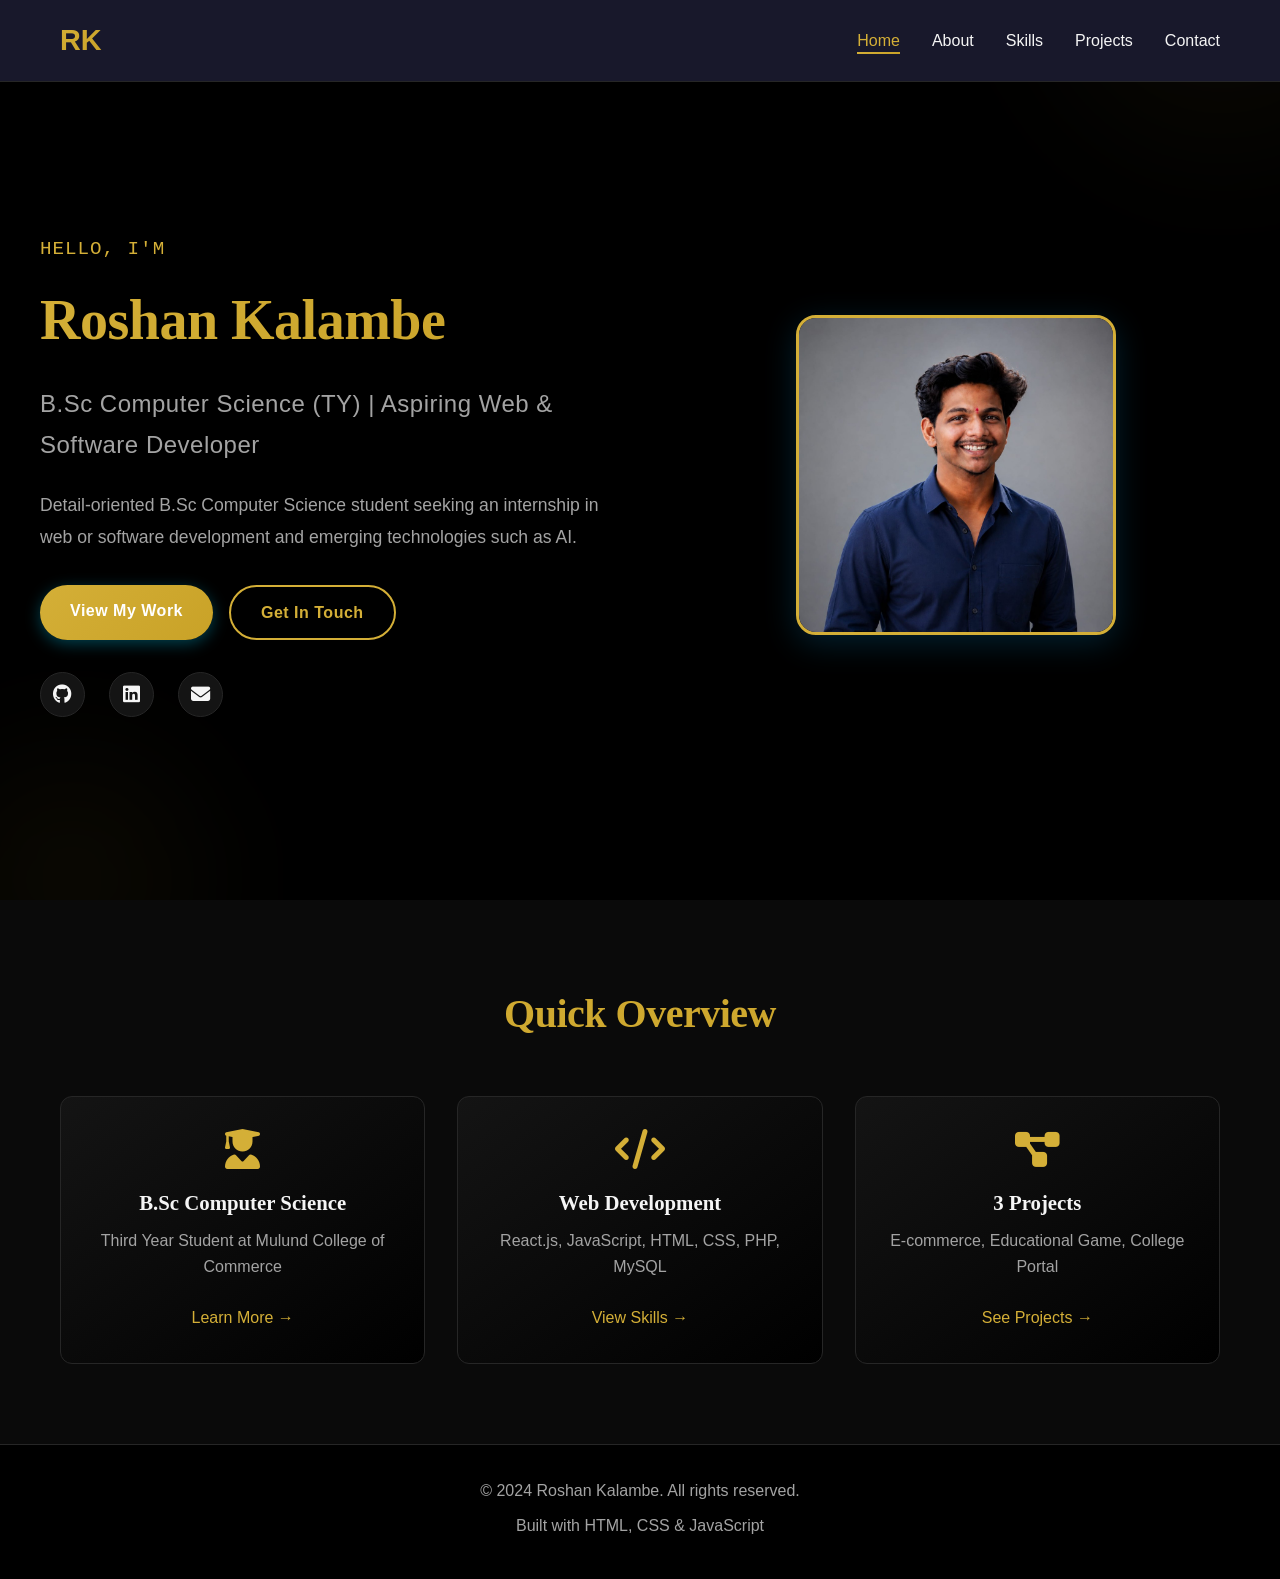
==== index.html @ 6da4b5b2 "Initial commit: Professional portfolio website - Multi-page portfolio with Home, About, Skills, Proj" ====
<!DOCTYPE html>
<html lang="en">
<head>
    <meta charset="UTF-8">
    <meta name="viewport" content="width=device-width, initial-scale=1.0">
    <title>Roshan Kalambe | Web & Software Developer</title>
    <link rel="stylesheet" href="styles.css">
    <link rel="stylesheet" href="https://cdnjs.cloudflare.com/ajax/libs/font-awesome/6.4.0/css/all.min.css">
</head>
<body>
    <!-- Navigation -->
    <nav class="navbar">
        <div class="nav-container">
            <div class="nav-logo">RK</div>
            <ul class="nav-menu">
                <li><a href="index.html" class="nav-link active">Home</a></li>
                <li><a href="about.html" class="nav-link">About</a></li>
                <li><a href="skills.html" class="nav-link">Skills</a></li>
                <li><a href="projects.html" class="nav-link">Projects</a></li>
                <li><a href="contact.html" class="nav-link">Contact</a></li>
            </ul>
            <div class="hamburger">
                <span></span>
                <span></span>
                <span></span>
            </div>
        </div>
    </nav>

    <!-- Hero Section -->
    <section id="home" class="hero">
        <div class="hero-container">
            <div class="hero-content">
                <div class="hero-text">
                    <p class="hero-greeting">Hello, I'm</p>
                    <h1 class="hero-name">Roshan Kalambe</h1>
                    <h2 class="hero-title">B.Sc Computer Science (TY) | Aspiring Web & Software Developer</h2>
                    <p class="hero-description">
                        Detail-oriented B.Sc Computer Science student seeking an internship in web or software development and emerging technologies such as AI.
                    </p>
                    <div class="hero-buttons">
                        <a href="projects.html" class="btn btn-primary">View My Work</a>
                        <a href="contact.html" class="btn btn-secondary">Get In Touch</a>
                    </div>
                    <div class="hero-social">
                        <a href="https://github.com/RoshanKalambe" target="_blank" class="social-link">
                            <i class="fab fa-github"></i>
                        </a>
                        <a href="https://www.linkedin.com/in/roshan-kalambe-1b7109392?utm_source=share_via&utm_content=profile&utm_medium=member_android" target="_blank" class="social-link">
                            <i class="fab fa-linkedin"></i>
                        </a>
                        <a href="mailto:rshnklmb@gmail.com" class="social-link">
                            <i class="fas fa-envelope"></i>
                        </a>
                    </div>
                </div>
                <div class="hero-image">
                    <div class="image-frame">
                        <img src="profile.jpg" alt="Roshan Kalambe">
                    </div>
                </div>
            </div>
        </div>
    </section>

    <!-- Quick Overview Section -->
    <section class="quick-overview">
        <div class="container">
            <h2 class="section-title">Quick Overview</h2>
            <div class="overview-grid">
                <div class="overview-card">
                    <i class="fas fa-user-graduate"></i>
                    <h3>B.Sc Computer Science</h3>
                    <p>Third Year Student at Mulund College of Commerce</p>
                    <a href="about.html" class="overview-link">Learn More →</a>
                </div>
                <div class="overview-card">
                    <i class="fas fa-code"></i>
                    <h3>Web Development</h3>
                    <p>React.js, JavaScript, HTML, CSS, PHP, MySQL</p>
                    <a href="skills.html" class="overview-link">View Skills →</a>
                </div>
                <div class="overview-card">
                    <i class="fas fa-project-diagram"></i>
                    <h3>3 Projects</h3>
                    <p>E-commerce, Educational Game, College Portal</p>
                    <a href="projects.html" class="overview-link">See Projects →</a>
                </div>
            </div>
        </div>
    </section>

    <!-- Footer -->
    <footer class="footer">
        <div class="container">
            <p>&copy; 2024 Roshan Kalambe. All rights reserved.</p>
            <p>Built with HTML, CSS & JavaScript</p>
        </div>
    </footer>

    <script src="script.js"></script>
</body>
</html>
---- styles.css ----
/* Reset and Base Styles */
* {
    margin: 0;
    padding: 0;
    box-sizing: border-box;
}

:root {
    --primary-color: #d4af37;
    --secondary-color: #c9a227;
    --accent-color: #f59e0b;
    --bg-dark: #0a0a0a;
    --bg-darker: #000000;
    --bg-card: #141414;
    --text-primary: #f5f5f5;
    --text-secondary: #a3a3a3;
    --border-color: #262626;
    --gradient-primary: linear-gradient(135deg, #d4af37 0%, #c9a227 100%);
    --gradient-secondary: linear-gradient(135deg, #c9a227 0%, #f59e0b 100%);
    --highlight: #d4af37;
}

html {
    scroll-behavior: smooth;
}

@import url('https://fonts.googleapis.com/css2?family=Playfair+Display:wght@400;600;700&family=Source+Sans+Pro:wght@300;400;600;700&family=Fira+Code:wght@400;500&display=swap');

body {
    font-family: 'Source Sans Pro', -apple-system, BlinkMacSystemFont, 'Segoe UI', sans-serif;
    background-color: var(--bg-dark);
    color: var(--text-primary);
    line-height: 1.7;
    overflow-x: hidden;
    font-weight: 400;
}

.container {
    max-width: 1200px;
    margin: 0 auto;
    padding: 0 20px;
}

/* Navigation */
.navbar {
    position: fixed;
    top: 0;
    width: 100%;
    background: rgba(15, 23, 42, 0.95);
    backdrop-filter: blur(10px);
    z-index: 1000;
    border-bottom: 1px solid var(--border-color);
}

.nav-container {
    max-width: 1200px;
    margin: 0 auto;
    padding: 1rem 20px;
    display: flex;
    justify-content: space-between;
    align-items: center;
}

.nav-logo {
    font-size: 1.8rem;
    font-weight: bold;
    background: var(--gradient-primary);
    -webkit-background-clip: text;
    -webkit-text-fill-color: transparent;
    background-clip: text;
}

.nav-logo a {
    text-decoration: none;
}

.nav-menu {
    display: flex;
    list-style: none;
    gap: 2rem;
}

.nav-link {
    color: var(--text-primary);
    text-decoration: none;
    font-weight: 500;
    transition: color 0.3s ease;
    position: relative;
}

.nav-link::after {
    content: '';
    position: absolute;
    bottom: -5px;
    left: 0;
    width: 0;
    height: 2px;
    background: var(--gradient-primary);
    transition: width 0.3s ease;
}

.nav-link:hover::after {
    width: 100%;
}

.nav-link:hover {
    color: var(--primary-color);
}

.hamburger {
    display: none;
    flex-direction: column;
    cursor: pointer;
    gap: 5px;
}

.hamburger span {
    width: 25px;
    height: 3px;
    background: var(--text-primary);
    transition: 0.3s;
}

/* Hero Section */
.hero {
    min-height: 100vh;
    display: flex;
    align-items: center;
    padding: 100px 20px 50px;
    background: var(--bg-darker);
    position: relative;
    overflow: hidden;
}

.hero::before {
    content: '';
    position: absolute;
    top: -30%;
    right: -15%;
    width: 500px;
    height: 500px;
    background: radial-gradient(circle, rgba(212, 175, 55, 0.06) 0%, transparent 70%);
    border-radius: 50%;
    filter: blur(40px);
}

.hero::after {
    content: '';
    position: absolute;
    bottom: -20%;
    left: -10%;
    width: 400px;
    height: 400px;
    background: radial-gradient(circle, rgba(201, 162, 39, 0.06) 0%, transparent 70%);
    border-radius: 50%;
    filter: blur(40px);
}

.hero-container {
    max-width: 1200px;
    margin: 0 auto;
    width: 100%;
}

.hero-content {
    display: grid;
    grid-template-columns: 1fr 1fr;
    gap: 4rem;
    align-items: center;
}

.hero-text {
    z-index: 1;
}

.hero-greeting {
    font-size: 1.2rem;
    color: var(--primary-color);
    margin-bottom: 0.5rem;
    opacity: 0;
    animation: fadeInUp 0.8s ease forwards;
    font-family: 'Fira Code', monospace;
    letter-spacing: 1px;
    text-transform: uppercase;
}

.hero-name {
    font-size: 3.5rem;
    font-weight: 700;
    margin-bottom: 1rem;
    background: var(--gradient-primary);
    -webkit-background-clip: text;
    -webkit-text-fill-color: transparent;
    background-clip: text;
    opacity: 0;
    animation: fadeInUp 0.8s ease 0.2s forwards;
    font-family: 'Playfair Display', serif;
    letter-spacing: -0.5px;
}

.hero-title {
    font-size: 1.5rem;
    color: var(--text-secondary);
    margin-bottom: 1.5rem;
    opacity: 0;
    animation: fadeInUp 0.8s ease 0.4s forwards;
    font-weight: 300;
    letter-spacing: 0.5px;
}

.hero-description {
    font-size: 1.1rem;
    color: var(--text-secondary);
    margin-bottom: 2rem;
    line-height: 1.8;
    opacity: 0;
    animation: fadeInUp 0.8s ease 0.6s forwards;
}

.hero-buttons {
    display: flex;
    gap: 1rem;
    margin-bottom: 2rem;
    opacity: 0;
    animation: fadeInUp 0.8s ease 0.8s forwards;
}

.btn {
    padding: 12px 30px;
    border-radius: 50px;
    text-decoration: none;
    font-weight: 600;
    transition: all 0.3s ease;
    display: inline-block;
    cursor: pointer;
    border: none;
    font-size: 1rem;
    font-family: 'Source Sans Pro', sans-serif;
    letter-spacing: 0.5px;
}

.btn-primary {
    background: var(--gradient-primary);
    color: white;
    box-shadow: 0 4px 15px rgba(0, 212, 255, 0.3);
}

.btn-primary:hover {
    transform: translateY(-2px);
    box-shadow: 0 6px 20px rgba(0, 212, 255, 0.4);
}

.btn-secondary {
    background: transparent;
    color: var(--primary-color);
    border: 2px solid var(--primary-color);
}

.btn-secondary:hover {
    background: var(--primary-color);
    color: var(--bg-darker);
    transform: translateY(-2px);
}

.hero-social {
    display: flex;
    gap: 1.5rem;
    opacity: 0;
    animation: fadeInUp 0.8s ease 1s forwards;
}

.social-link {
    width: 45px;
    height: 45px;
    border-radius: 50%;
    background: var(--bg-card);
    display: flex;
    align-items: center;
    justify-content: center;
    color: var(--text-primary);
    text-decoration: none;
    font-size: 1.2rem;
    transition: all 0.3s ease;
    border: 1px solid var(--border-color);
}

.social-link:hover {
    background: var(--gradient-primary);
    color: white;
    transform: translateY(-3px);
    border-color: transparent;
}

.hero-image {
    display: flex;
    justify-content: center;
    align-items: center;
    z-index: 1;
    opacity: 0;
    animation: fadeInRight 1s ease 0.5s forwards;
}

.image-frame {
    position: relative;
    width: 320px;
    height: 320px;
    border-radius: 20px;
    overflow: hidden;
    border: 3px solid var(--primary-color);
    box-shadow: 0 8px 32px rgba(14, 165, 233, 0.2);
    background: linear-gradient(135deg, var(--bg-card) 0%, var(--bg-darker) 100%);
}

.image-frame img {
    width: 100%;
    height: 100%;
    object-fit: cover;
}

/* Section Styles */
section {
    padding: 80px 20px;
}

/* Page Header */
.page-header {
    background: var(--bg-darker);
    padding: 120px 20px 60px;
    text-align: center;
    border-bottom: 1px solid var(--border-color);
}

.page-title {
    font-size: 3rem;
    background: var(--gradient-primary);
    -webkit-background-clip: text;
    -webkit-text-fill-color: transparent;
    background-clip: text;
    margin-bottom: 0.5rem;
    font-family: 'Playfair Display', serif;
    font-weight: 600;
    letter-spacing: -0.5px;
}

.page-subtitle {
    color: var(--text-secondary);
    font-size: 1.2rem;
}

/* Quick Overview Section */
.quick-overview {
    background: var(--bg-dark);
    padding: 80px 20px;
}

.overview-grid {
    display: grid;
    grid-template-columns: repeat(auto-fit, minmax(280px, 1fr));
    gap: 2rem;
    margin-top: 2rem;
}

.overview-card {
    background: linear-gradient(145deg, var(--bg-card) 0%, var(--bg-darker) 100%);
    padding: 2rem;
    border-radius: 12px;
    border: 1px solid var(--border-color);
    text-align: center;
    transition: all 0.3s ease;
}

.overview-card:hover {
    transform: translateY(-5px);
    border-color: var(--primary-color);
    box-shadow: 0 8px 25px rgba(14, 165, 233, 0.15);
}

.overview-card i {
    font-size: 2.5rem;
    color: var(--primary-color);
    margin-bottom: 1rem;
}

.overview-card h3 {
    font-size: 1.3rem;
    margin-bottom: 0.5rem;
    color: var(--text-primary);
    font-family: 'Playfair Display', serif;
    font-weight: 600;
}

.overview-card p {
    color: var(--text-secondary);
    margin-bottom: 1.5rem;
    line-height: 1.6;
}

.overview-link {
    color: var(--primary-color);
    text-decoration: none;
    font-weight: 500;
    transition: color 0.3s ease;
}

.overview-link:hover {
    color: var(--accent-color);
}

.section-title {
    font-size: 2.5rem;
    text-align: center;
    margin-bottom: 3rem;
    background: var(--gradient-primary);
    -webkit-background-clip: text;
    -webkit-text-fill-color: transparent;
    background-clip: text;
    font-family: 'Playfair Display', serif;
    font-weight: 600;
    letter-spacing: -0.5px;
}

/* About Section */
.about {
    background: var(--bg-dark);
}

.about-content {
    display: grid;
    grid-template-columns: 1fr 1fr;
    gap: 3rem;
}

.about-text h3 {
    font-size: 1.5rem;
    margin-bottom: 1rem;
    color: var(--primary-color);
    font-family: 'Playfair Display', serif;
    font-weight: 600;
}

.about-text p {
    color: var(--text-secondary);
    margin-bottom: 1.5rem;
    line-height: 1.8;
}

.strengths-list {
    list-style: none;
    margin-bottom: 1.5rem;
}

.strengths-list li {
    color: var(--text-secondary);
    margin-bottom: 0.8rem;
    display: flex;
    align-items: center;
    gap: 0.5rem;
}

.strengths-list i {
    color: var(--primary-color);
}

.languages {
    display: flex;
    gap: 0.8rem;
    flex-wrap: wrap;
}

.language-tag {
    background: var(--bg-card);
    color: var(--text-primary);
    padding: 8px 16px;
    border-radius: 20px;
    font-size: 0.9rem;
    border: 1px solid var(--border-color);
    font-family: 'Fira Code', monospace;
    letter-spacing: 0.3px;
}

.education-card {
    background: var(--bg-card);
    padding: 2rem;
    border-radius: 15px;
    border: 1px solid var(--border-color);
}

.education-card h3 {
    font-size: 1.5rem;
    margin-bottom: 1.5rem;
    color: var(--primary-color);
    font-family: 'Playfair Display', serif;
    font-weight: 600;
}

.education-item {
    padding: 1.5rem 0;
    border-bottom: 1px solid var(--border-color);
}

.education-item:last-child {
    border-bottom: none;
}

.education-degree {
    font-size: 1.1rem;
    font-weight: 600;
    color: var(--text-primary);
    margin-bottom: 0.3rem;
    font-family: 'Playfair Display', serif;
}

.education-school {
    color: var(--text-secondary);
    margin-bottom: 0.3rem;
}

.education-year {
    color: var(--primary-color);
    font-size: 0.9rem;
    font-family: 'Fira Code', monospace;
    letter-spacing: 0.5px;
}

/* Skills Section */
.skills {
    background: var(--bg-darker);
}

.skills-grid {
    display: grid;
    grid-template-columns: repeat(auto-fit, minmax(250px, 1fr));
    gap: 2rem;
}

.skill-category {
    background: var(--bg-card);
    padding: 2rem;
    border-radius: 15px;
    border: 1px solid var(--border-color);
    transition: transform 0.3s ease;
}

.skill-category:hover {
    transform: translateY(-5px);
}

.skill-category h3 {
    font-size: 1.3rem;
    margin-bottom: 1.5rem;
    color: var(--primary-color);
    display: flex;
    align-items: center;
    gap: 0.5rem;
    font-family: 'Playfair Display', serif;
    font-weight: 600;
}

.skill-tags {
    display: flex;
    flex-wrap: wrap;
    gap: 0.8rem;
}

.skill-tag {
    background: var(--gradient-secondary);
    color: white;
    padding: 10px 18px;
    border-radius: 8px;
    font-size: 0.9rem;
    font-weight: 500;
    transition: all 0.3s ease;
    border: 1px solid rgba(201, 162, 39, 0.3);
    font-family: 'Fira Code', monospace;
    letter-spacing: 0.3px;
}

.skill-tag:hover {
    transform: translateY(-2px);
    box-shadow: 0 4px 12px rgba(99, 102, 241, 0.3);
}

.skill-tags.learning .skill-tag {
    background: linear-gradient(135deg, #f59e0b 0%, #d97706 100%);
    border-color: rgba(245, 158, 11, 0.3);
}

/* Projects Section */
.projects {
    background: var(--bg-dark);
}

.projects-grid {
    display: grid;
    grid-template-columns: repeat(auto-fit, minmax(320px, 1fr));
    gap: 2rem;
}

.project-card {
    background: linear-gradient(145deg, var(--bg-card) 0%, var(--bg-darker) 100%);
    padding: 2rem;
    border-radius: 12px;
    border: 1px solid var(--border-color);
    transition: all 0.4s cubic-bezier(0.175, 0.885, 0.32, 1.275);
    position: relative;
    overflow: hidden;
}

.project-card::before {
    content: '';
    position: absolute;
    top: 0;
    left: 0;
    width: 100%;
    height: 3px;
    background: var(--gradient-primary);
    transform: scaleX(0);
    transform-origin: left;
    transition: transform 0.4s ease;
}

.project-card:hover::before {
    transform: scaleX(1);
}

.project-card:hover {
    transform: translateY(-8px);
    box-shadow: 0 12px 40px rgba(14, 165, 233, 0.15);
    border-color: var(--primary-color);
}

.project-icon {
    width: 55px;
    height: 55px;
    background: var(--gradient-primary);
    border-radius: 14px;
    display: flex;
    align-items: center;
    justify-content: center;
    font-size: 1.4rem;
    color: white;
    margin-bottom: 1.5rem;
    box-shadow: 0 4px 15px rgba(14, 165, 233, 0.3);
}

.project-card h3 {
    font-size: 1.4rem;
    margin-bottom: 0.5rem;
    color: var(--text-primary);
    font-family: 'Playfair Display', serif;
    font-weight: 600;
}

.project-tech {
    color: var(--primary-color);
    font-size: 0.9rem;
    margin-bottom: 1rem;
    font-weight: 500;
    font-family: 'Fira Code', monospace;
    letter-spacing: 0.5px;
}

.project-description {
    color: var(--text-secondary);
    line-height: 1.7;
    margin-bottom: 1.5rem;
}

.project-links {
    display: flex;
    gap: 1rem;
}

.project-link {
    display: inline-flex;
    align-items: center;
    gap: 0.5rem;
    color: var(--primary-color);
    text-decoration: none;
    font-weight: 500;
    transition: color 0.3s ease;
}

.project-link:hover {
    color: var(--accent-color);
}

/* Contact Section */
.contact {
    background: var(--bg-darker);
}

.contact-content {
    display: grid;
    grid-template-columns: 1fr 1fr;
    gap: 3rem;
}

.contact-info h3 {
    font-size: 1.5rem;
    margin-bottom: 0.5rem;
    color: var(--primary-color);
    font-family: 'Playfair Display', serif;
    font-weight: 600;
}

.contact-subtitle {
    color: var(--text-secondary);
    margin-bottom: 2rem;
    font-style: italic;
}

.contact-item {
    display: flex;
    align-items: flex-start;
    gap: 1rem;
    margin-bottom: 1.5rem;
}

.contact-item i {
    color: var(--primary-color);
    font-size: 1.2rem;
    margin-top: 0.3rem;
}

.contact-item .contact-label {
    display: block;
    font-size: 0.85rem;
    color: var(--text-secondary);
    margin-bottom: 0.2rem;
}

.contact-item a,
.contact-item span {
    color: var(--text-primary);
    text-decoration: none;
    transition: color 0.3s ease;
}

.contact-item a:hover {
    color: var(--primary-color);
}

.contact-social {
    display: flex;
    gap: 1rem;
    margin-top: 2rem;
}

.contact-social-link {
    width: 50px;
    height: 50px;
    border-radius: 50%;
    background: var(--bg-card);
    display: flex;
    align-items: center;
    justify-content: center;
    color: var(--text-primary);
    text-decoration: none;
    font-size: 1.3rem;
    border: 1px solid var(--border-color);
    transition: all 0.3s ease;
}

.contact-social-link:hover {
    background: var(--gradient-primary);
    color: white;
    transform: translateY(-3px);
    border-color: transparent;
}

.contact-form {
    background: var(--bg-card);
    padding: 2rem;
    border-radius: 15px;
    border: 1px solid var(--border-color);
}

.contact-form h3 {
    font-size: 1.5rem;
    margin-bottom: 1.5rem;
    color: var(--primary-color);
    font-family: 'Playfair Display', serif;
    font-weight: 600;
}

.form-group {
    margin-bottom: 1.5rem;
}

.form-group input,
.form-group textarea {
    width: 100%;
    padding: 12px 16px;
    background: var(--bg-dark);
    border: 1px solid var(--border-color);
    border-radius: 8px;
    color: var(--text-primary);
    font-size: 1rem;
    transition: border-color 0.3s ease;
    font-family: 'Source Sans Pro', sans-serif;
}

.form-group input:focus,
.form-group textarea:focus {
    outline: none;
    border-color: var(--primary-color);
}

.form-group textarea {
    resize: vertical;
}

/* Footer */
.footer {
    background: var(--bg-darker);
    padding: 2rem 20px;
    text-align: center;
    border-top: 1px solid var(--border-color);
}

.footer p {
    color: var(--text-secondary);
    margin-bottom: 0.5rem;
}

/* Animations */
@keyframes fadeInUp {
    from {
        opacity: 0;
        transform: translateY(30px);
    }
    to {
        opacity: 1;
        transform: translateY(0);
    }
}

@keyframes fadeInRight {
    from {
        opacity: 0;
        transform: translateX(30px);
    }
    to {
        opacity: 1;
        transform: translateX(0);
    }
}

/* Responsive Design */
@media (max-width: 968px) {
    .hero-content {
        grid-template-columns: 1fr;
        text-align: center;
    }

    .hero-buttons {
        justify-content: center;
    }

    .hero-social {
        justify-content: center;
    }

    .hero-image {
        order: -1;
    }

    .about-content {
        grid-template-columns: 1fr;
    }

    .contact-content {
        grid-template-columns: 1fr;
    }

    .hero-name {
        font-size: 2.5rem;
    }

    .hero-title {
        font-size: 1.2rem;
    }
}

@media (max-width: 768px) {
    .nav-menu {
        position: fixed;
        left: -100%;
        top: 70px;
        flex-direction: column;
        background: var(--bg-card);
        width: 100%;
        text-align: center;
        transition: 0.3s;
        padding: 2rem 0;
        border-bottom: 1px solid var(--border-color);
    }

    .nav-menu.active {
        left: 0;
    }

    .hamburger {
        display: flex;
    }

    .hamburger.active span:nth-child(1) {
        transform: rotate(45deg) translate(5px, 5px);
    }

    .hamburger.active span:nth-child(2) {
        opacity: 0;
    }

    .hamburger.active span:nth-child(3) {
        transform: rotate(-45deg) translate(7px, -6px);
    }

    .image-frame {
        width: 280px;
        height: 280px;
    }

    .section-title {
        font-size: 2rem;
    }

    .skills-grid {
        grid-template-columns: 1fr;
    }

    .projects-grid {
        grid-template-columns: 1fr;
    }
}

@media (max-width: 480px) {
    .hero-name {
        font-size: 2rem;
    }

    .hero-title {
        font-size: 1rem;
    }

    .hero-buttons {
        flex-direction: column;
        align-items: center;
    }

    .btn {
        width: 100%;
        text-align: center;
    }

    .image-frame {
        width: 250px;
        height: 250px;
    }
}
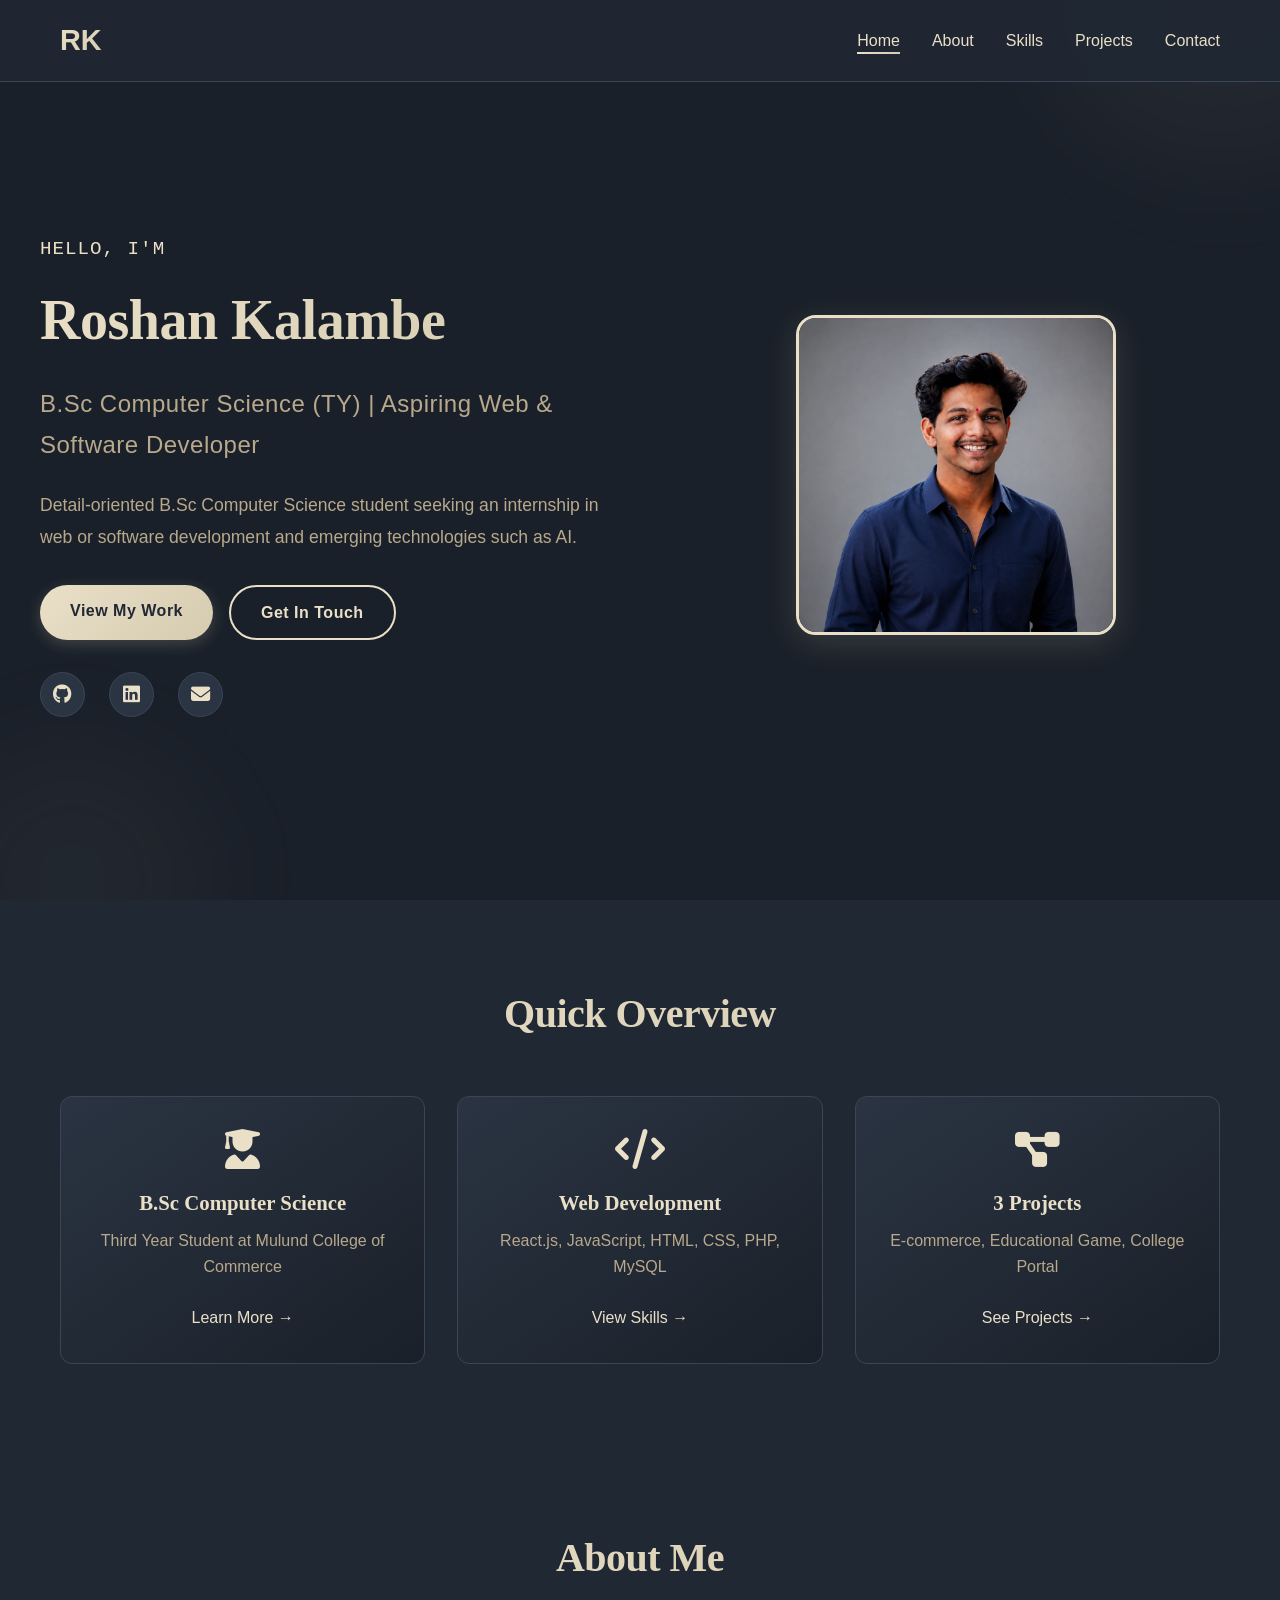
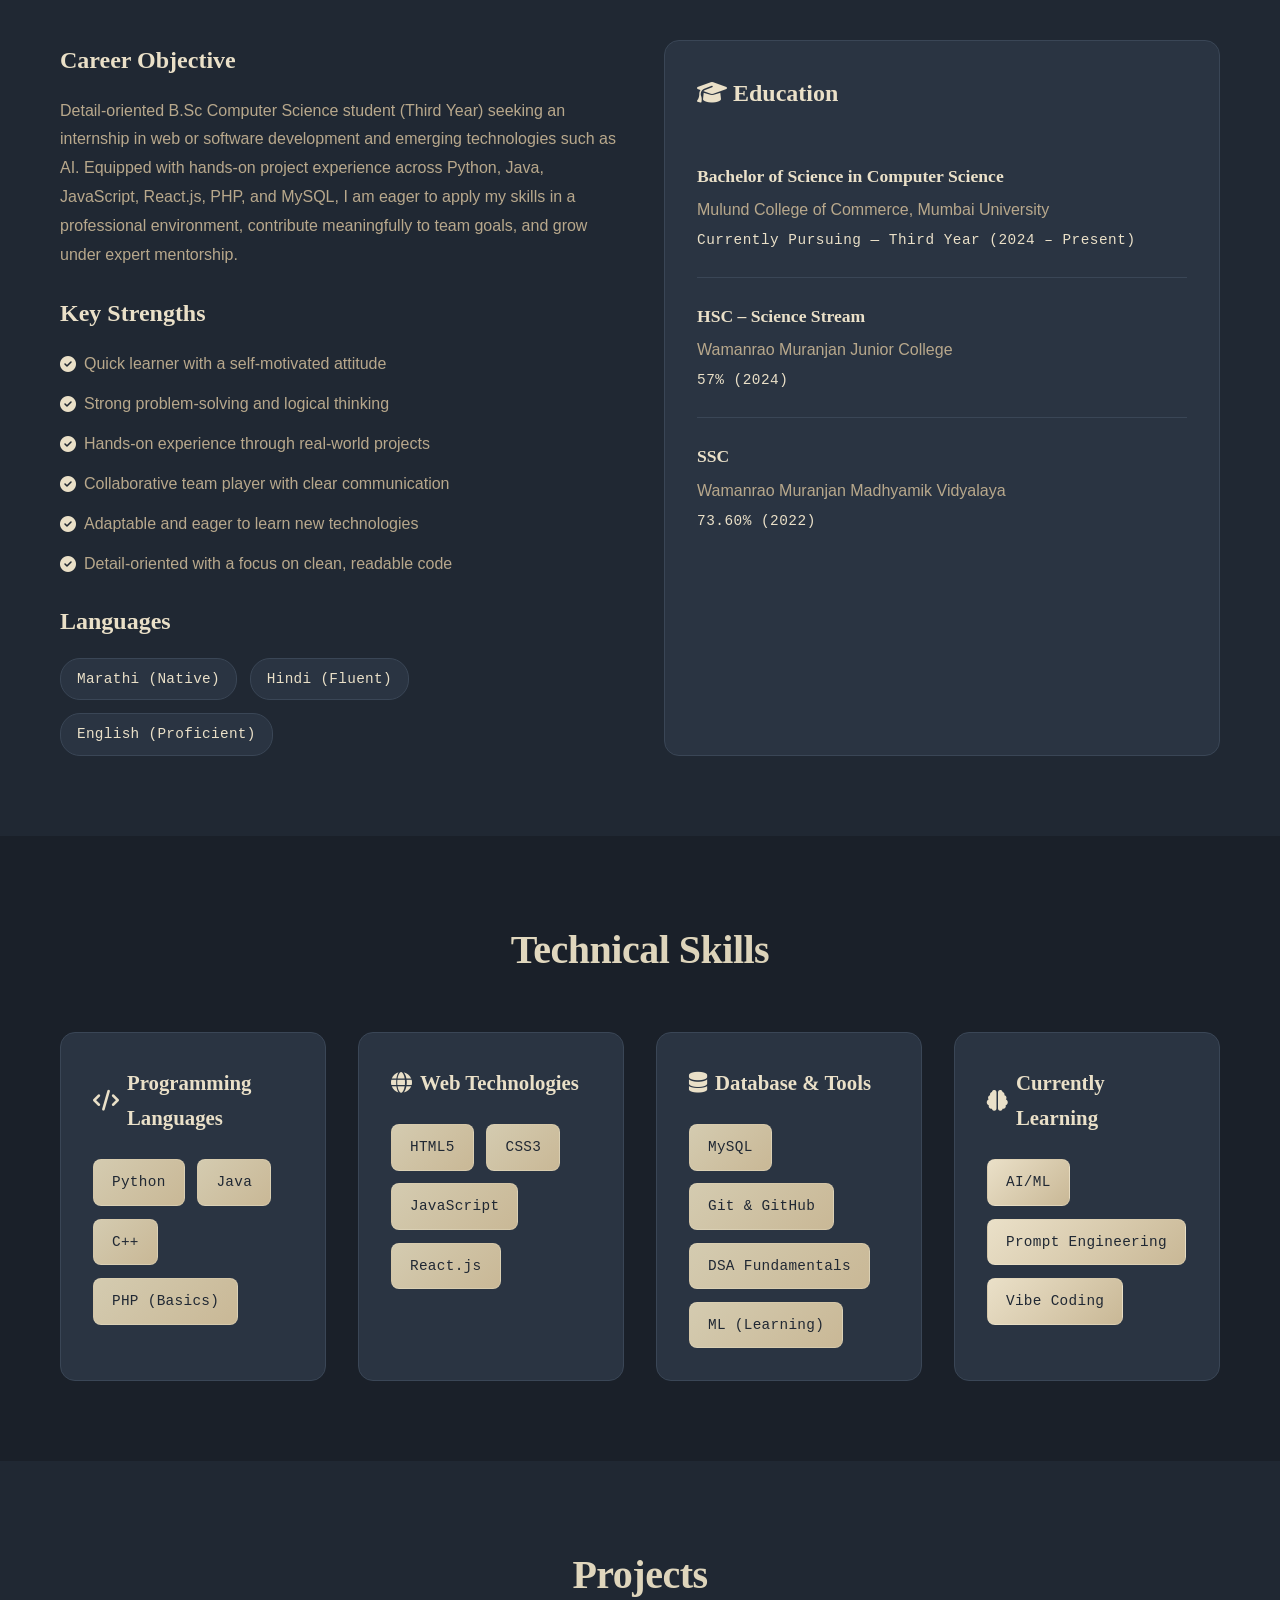
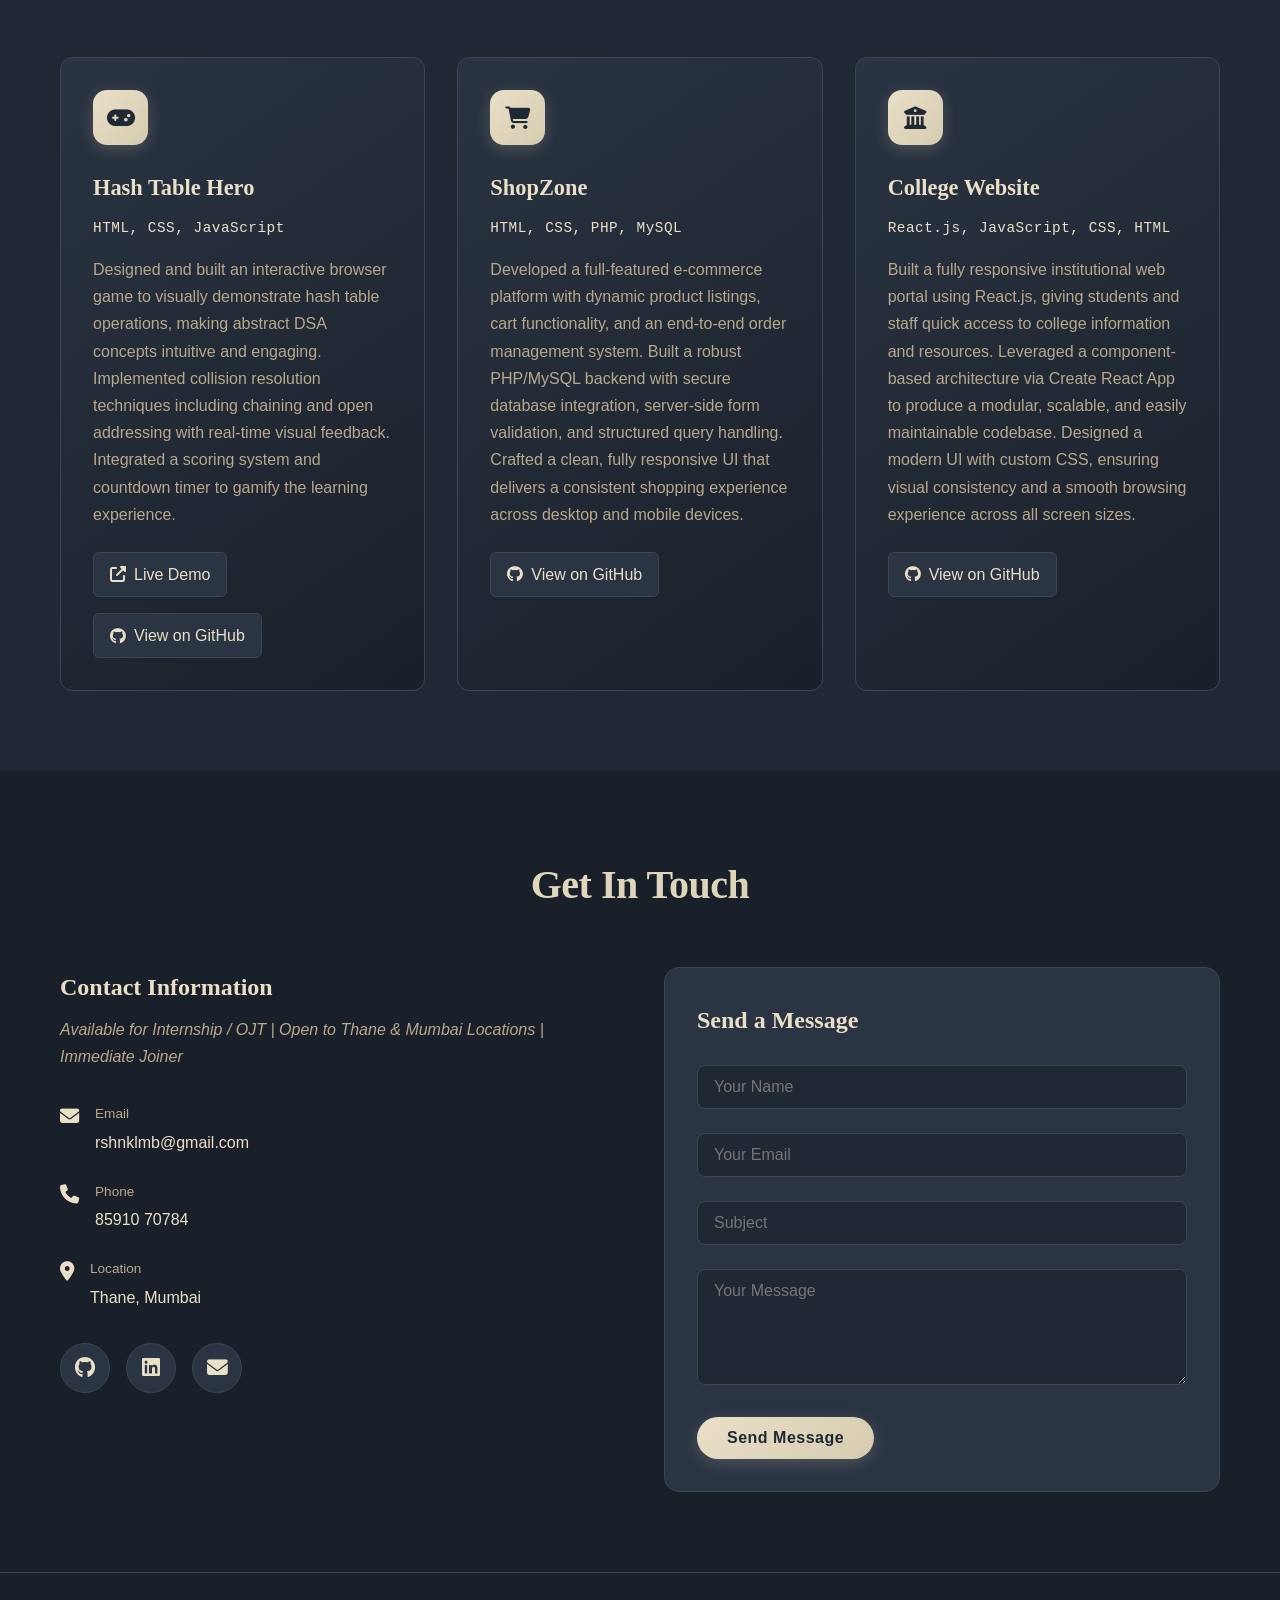
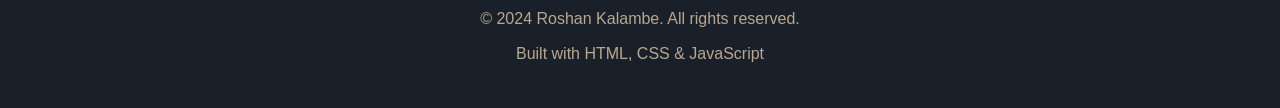
==== commit 0e532290: "Convert to single-page layout and add live demo link - Converted multi-page to single-page layout wi" ====
--- a/index.html
+++ b/index.html
@@ -13,11 +13,11 @@
         <div class="nav-container">
             <div class="nav-logo">RK</div>
             <ul class="nav-menu">
-                <li><a href="index.html" class="nav-link active">Home</a></li>
-                <li><a href="about.html" class="nav-link">About</a></li>
-                <li><a href="skills.html" class="nav-link">Skills</a></li>
-                <li><a href="projects.html" class="nav-link">Projects</a></li>
-                <li><a href="contact.html" class="nav-link">Contact</a></li>
+                <li><a href="#home" class="nav-link active">Home</a></li>
+                <li><a href="#about" class="nav-link">About</a></li>
+                <li><a href="#skills" class="nav-link">Skills</a></li>
+                <li><a href="#projects" class="nav-link">Projects</a></li>
+                <li><a href="#contact" class="nav-link">Contact</a></li>
             </ul>
             <div class="hamburger">
                 <span></span>
@@ -39,8 +39,8 @@
                         Detail-oriented B.Sc Computer Science student seeking an internship in web or software development and emerging technologies such as AI.
                     </p>
                     <div class="hero-buttons">
-                        <a href="projects.html" class="btn btn-primary">View My Work</a>
-                        <a href="contact.html" class="btn btn-secondary">Get In Touch</a>
+                        <a href="#projects" class="btn btn-primary">View My Work</a>
+                        <a href="#contact" class="btn btn-secondary">Get In Touch</a>
                     </div>
                     <div class="hero-social">
                         <a href="https://github.com/RoshanKalambe" target="_blank" class="social-link">
@@ -72,19 +72,247 @@
                     <i class="fas fa-user-graduate"></i>
                     <h3>B.Sc Computer Science</h3>
                     <p>Third Year Student at Mulund College of Commerce</p>
-                    <a href="about.html" class="overview-link">Learn More →</a>
+                    <a href="#about" class="overview-link">Learn More →</a>
                 </div>
                 <div class="overview-card">
                     <i class="fas fa-code"></i>
                     <h3>Web Development</h3>
                     <p>React.js, JavaScript, HTML, CSS, PHP, MySQL</p>
-                    <a href="skills.html" class="overview-link">View Skills →</a>
+                    <a href="#skills" class="overview-link">View Skills →</a>
                 </div>
                 <div class="overview-card">
                     <i class="fas fa-project-diagram"></i>
                     <h3>3 Projects</h3>
                     <p>E-commerce, Educational Game, College Portal</p>
-                    <a href="projects.html" class="overview-link">See Projects →</a>
+                    <a href="#projects" class="overview-link">See Projects →</a>
+                </div>
+            </div>
+        </div>
+    </section>
+
+    <!-- About Section -->
+    <section id="about" class="about">
+        <div class="container">
+            <h2 class="section-title">About Me</h2>
+            <div class="about-content">
+                <div class="about-text">
+                    <h3>Career Objective</h3>
+                    <p>
+                        Detail-oriented B.Sc Computer Science student (Third Year) seeking an internship in web or software development and emerging technologies such as AI. Equipped with hands-on project experience across Python, Java, JavaScript, React.js, PHP, and MySQL, I am eager to apply my skills in a professional environment, contribute meaningfully to team goals, and grow under expert mentorship.
+                    </p>
+                    
+                    <h3>Key Strengths</h3>
+                    <ul class="strengths-list">
+                        <li><i class="fas fa-check-circle"></i> Quick learner with a self-motivated attitude</li>
+                        <li><i class="fas fa-check-circle"></i> Strong problem-solving and logical thinking</li>
+                        <li><i class="fas fa-check-circle"></i> Hands-on experience through real-world projects</li>
+                        <li><i class="fas fa-check-circle"></i> Collaborative team player with clear communication</li>
+                        <li><i class="fas fa-check-circle"></i> Adaptable and eager to learn new technologies</li>
+                        <li><i class="fas fa-check-circle"></i> Detail-oriented with a focus on clean, readable code</li>
+                    </ul>
+
+                    <h3>Languages</h3>
+                    <div class="languages">
+                        <span class="language-tag">Marathi (Native)</span>
+                        <span class="language-tag">Hindi (Fluent)</span>
+                        <span class="language-tag">English (Proficient)</span>
+                    </div>
+                </div>
+                
+                <div class="education-card">
+                    <h3><i class="fas fa-graduation-cap"></i> Education</h3>
+                    <div class="education-item">
+                        <div class="education-degree">Bachelor of Science in Computer Science</div>
+                        <div class="education-school">Mulund College of Commerce, Mumbai University</div>
+                        <div class="education-year">Currently Pursuing — Third Year (2024 – Present)</div>
+                    </div>
+                    <div class="education-item">
+                        <div class="education-degree">HSC – Science Stream</div>
+                        <div class="education-school">Wamanrao Muranjan Junior College</div>
+                        <div class="education-year">57% (2024)</div>
+                    </div>
+                    <div class="education-item">
+                        <div class="education-degree">SSC</div>
+                        <div class="education-school">Wamanrao Muranjan Madhyamik Vidyalaya</div>
+                        <div class="education-year">73.60% (2022)</div>
+                    </div>
+                </div>
+            </div>
+        </div>
+    </section>
+
+    <!-- Skills Section -->
+    <section id="skills" class="skills">
+        <div class="container">
+            <h2 class="section-title">Technical Skills</h2>
+            <div class="skills-grid">
+                <div class="skill-category">
+                    <h3><i class="fas fa-code"></i> Programming Languages</h3>
+                    <div class="skill-tags">
+                        <span class="skill-tag">Python</span>
+                        <span class="skill-tag">Java</span>
+                        <span class="skill-tag">C++</span>
+                        <span class="skill-tag">PHP (Basics)</span>
+                    </div>
+                </div>
+                
+                <div class="skill-category">
+                    <h3><i class="fas fa-globe"></i> Web Technologies</h3>
+                    <div class="skill-tags">
+                        <span class="skill-tag">HTML5</span>
+                        <span class="skill-tag">CSS3</span>
+                        <span class="skill-tag">JavaScript</span>
+                        <span class="skill-tag">React.js</span>
+                    </div>
+                </div>
+                
+                <div class="skill-category">
+                    <h3><i class="fas fa-database"></i> Database & Tools</h3>
+                    <div class="skill-tags">
+                        <span class="skill-tag">MySQL</span>
+                        <span class="skill-tag">Git & GitHub</span>
+                        <span class="skill-tag">DSA Fundamentals</span>
+                        <span class="skill-tag">ML (Learning)</span>
+                    </div>
+                </div>
+
+                <div class="skill-category">
+                    <h3><i class="fas fa-brain"></i> Currently Learning</h3>
+                    <div class="skill-tags learning">
+                        <span class="skill-tag">AI/ML</span>
+                        <span class="skill-tag">Prompt Engineering</span>
+                        <span class="skill-tag">Vibe Coding</span>
+                    </div>
+                </div>
+            </div>
+        </div>
+    </section>
+
+    <!-- Projects Section -->
+    <section id="projects" class="projects">
+        <div class="container">
+            <h2 class="section-title">Projects</h2>
+            <div class="projects-grid">
+                <!-- Project 1 -->
+                <div class="project-card">
+                    <div class="project-icon">
+                        <i class="fas fa-gamepad"></i>
+                    </div>
+                    <h3>Hash Table Hero</h3>
+                    <p class="project-tech">HTML, CSS, JavaScript</p>
+                    <p class="project-description">
+                        Designed and built an interactive browser game to visually demonstrate hash table operations, making abstract DSA concepts intuitive and engaging. Implemented collision resolution techniques including chaining and open addressing with real-time visual feedback. Integrated a scoring system and countdown timer to gamify the learning experience.
+                    </p>
+                    <div class="project-links">
+                        <a href="https://hash-table-hero.vercel.app/" target="_blank" class="project-link">
+                            <i class="fas fa-external-link-alt"></i> Live Demo
+                        </a>
+                        <a href="https://github.com/RoshanKalambe/DSA_Game" target="_blank" class="project-link">
+                            <i class="fab fa-github"></i> View on GitHub
+                        </a>
+                    </div>
+                </div>
+
+                <!-- Project 2 -->
+                <div class="project-card">
+                    <div class="project-icon">
+                        <i class="fas fa-shopping-cart"></i>
+                    </div>
+                    <h3>ShopZone</h3>
+                    <p class="project-tech">HTML, CSS, PHP, MySQL</p>
+                    <p class="project-description">
+                        Developed a full-featured e-commerce platform with dynamic product listings, cart functionality, and an end-to-end order management system. Built a robust PHP/MySQL backend with secure database integration, server-side form validation, and structured query handling. Crafted a clean, fully responsive UI that delivers a consistent shopping experience across desktop and mobile devices.
+                    </p>
+                    <div class="project-links">
+                        <a href="https://github.com/RoshanKalambe/ecommerce-website" target="_blank" class="project-link">
+                            <i class="fab fa-github"></i> View on GitHub
+                        </a>
+                    </div>
+                </div>
+
+                <!-- Project 3 -->
+                <div class="project-card">
+                    <div class="project-icon">
+                        <i class="fas fa-university"></i>
+                    </div>
+                    <h3>College Website</h3>
+                    <p class="project-tech">React.js, JavaScript, CSS, HTML</p>
+                    <p class="project-description">
+                        Built a fully responsive institutional web portal using React.js, giving students and staff quick access to college information and resources. Leveraged a component-based architecture via Create React App to produce a modular, scalable, and easily maintainable codebase. Designed a modern UI with custom CSS, ensuring visual consistency and a smooth browsing experience across all screen sizes.
+                    </p>
+                    <div class="project-links">
+                        <a href="https://github.com/RoshanKalambe/college-website" target="_blank" class="project-link">
+                            <i class="fab fa-github"></i> View on GitHub
+                        </a>
+                    </div>
+                </div>
+            </div>
+        </div>
+    </section>
+
+    <!-- Contact Section -->
+    <section id="contact" class="contact">
+        <div class="container">
+            <h2 class="section-title">Get In Touch</h2>
+            <div class="contact-content">
+                <div class="contact-info">
+                    <h3>Contact Information</h3>
+                    <p class="contact-subtitle">Available for Internship / OJT | Open to Thane & Mumbai Locations | Immediate Joiner</p>
+                    
+                    <div class="contact-item">
+                        <i class="fas fa-envelope"></i>
+                        <div>
+                            <span class="contact-label">Email</span>
+                            <a href="mailto:rshnklmb@gmail.com">rshnklmb@gmail.com</a>
+                        </div>
+                    </div>
+                    
+                    <div class="contact-item">
+                        <i class="fas fa-phone"></i>
+                        <div>
+                            <span class="contact-label">Phone</span>
+                            <a href="tel:8591070784">85910 70784</a>
+                        </div>
+                    </div>
+                    
+                    <div class="contact-item">
+                        <i class="fas fa-map-marker-alt"></i>
+                        <div>
+                            <span class="contact-label">Location</span>
+                            <span>Thane, Mumbai</span>
+                        </div>
+                    </div>
+                    
+                    <div class="contact-social">
+                        <a href="https://github.com/RoshanKalambe" target="_blank" class="contact-social-link">
+                            <i class="fab fa-github"></i>
+                        </a>
+                        <a href="https://www.linkedin.com/in/roshan-kalambe-1b7109392?utm_source=share_via&utm_content=profile&utm_medium=member_android" target="_blank" class="contact-social-link">
+                            <i class="fab fa-linkedin"></i>
+                        </a>
+                        <a href="mailto:rshnklmb@gmail.com" class="contact-social-link">
+                            <i class="fas fa-envelope"></i>
+                        </a>
+                    </div>
+                </div>
+                
+                <div class="contact-form">
+                    <h3>Send a Message</h3>
+                    <form id="contactForm">
+                        <div class="form-group">
+                            <input type="text" id="name" placeholder="Your Name" required>
+                        </div>
+                        <div class="form-group">
+                            <input type="email" id="email" placeholder="Your Email" required>
+                        </div>
+                        <div class="form-group">
+                            <input type="text" id="subject" placeholder="Subject" required>
+                        </div>
+                        <div class="form-group">
+                            <textarea id="message" rows="5" placeholder="Your Message" required></textarea>
+                        </div>
+                        <button type="submit" class="btn btn-primary">Send Message</button>
+                    </form>
                 </div>
             </div>
         </div>
--- a/styles.css
+++ b/styles.css
@@ -6,18 +6,18 @@
 }
 
 :root {
-    --primary-color: #d4af37;
-    --secondary-color: #c9a227;
-    --accent-color: #f59e0b;
-    --bg-dark: #0a0a0a;
-    --bg-darker: #000000;
-    --bg-card: #141414;
-    --text-primary: #f5f5f5;
-    --text-secondary: #a3a3a3;
-    --border-color: #262626;
-    --gradient-primary: linear-gradient(135deg, #d4af37 0%, #c9a227 100%);
-    --gradient-secondary: linear-gradient(135deg, #c9a227 0%, #f59e0b 100%);
-    --highlight: #d4af37;
+    --primary-color: #EAE0C8;
+    --secondary-color: #d4cbb0;
+    --accent-color: #c9b896;
+    --bg-dark: #202833;
+    --bg-darker: #1a2029;
+    --bg-card: #2a3442;
+    --text-primary: #EAE0C8;
+    --text-secondary: #b8a88c;
+    --border-color: #3a4656;
+    --gradient-primary: linear-gradient(135deg, #EAE0C8 0%, #d4cbb0 100%);
+    --gradient-secondary: linear-gradient(135deg, #d4cbb0 0%, #c9b896 100%);
+    --highlight: #EAE0C8;
 }
 
 html {
@@ -46,7 +46,7 @@
     position: fixed;
     top: 0;
     width: 100%;
-    background: rgba(15, 23, 42, 0.95);
+    background: rgba(32, 40, 51, 0.95);
     backdrop-filter: blur(10px);
     z-index: 1000;
     border-bottom: 1px solid var(--border-color);
@@ -139,7 +139,7 @@
     right: -15%;
     width: 500px;
     height: 500px;
-    background: radial-gradient(circle, rgba(212, 175, 55, 0.06) 0%, transparent 70%);
+    background: radial-gradient(circle, rgba(234, 224, 200, 0.08) 0%, transparent 70%);
     border-radius: 50%;
     filter: blur(40px);
 }
@@ -151,7 +151,7 @@
     left: -10%;
     width: 400px;
     height: 400px;
-    background: radial-gradient(circle, rgba(201, 162, 39, 0.06) 0%, transparent 70%);
+    background: radial-gradient(circle, rgba(212, 203, 176, 0.06) 0%, transparent 70%);
     border-radius: 50%;
     filter: blur(40px);
 }
@@ -241,13 +241,13 @@
 
 .btn-primary {
     background: var(--gradient-primary);
-    color: white;
-    box-shadow: 0 4px 15px rgba(0, 212, 255, 0.3);
+    color: #202833;
+    box-shadow: 0 4px 15px rgba(234, 224, 200, 0.2);
 }
 
 .btn-primary:hover {
     transform: translateY(-2px);
-    box-shadow: 0 6px 20px rgba(0, 212, 255, 0.4);
+    box-shadow: 0 6px 20px rgba(234, 224, 200, 0.3);
 }
 
 .btn-secondary {
@@ -258,7 +258,7 @@
 
 .btn-secondary:hover {
     background: var(--primary-color);
-    color: var(--bg-darker);
+    color: #202833;
     transform: translateY(-2px);
 }
 
@@ -286,7 +286,7 @@
 
 .social-link:hover {
     background: var(--gradient-primary);
-    color: white;
+    color: #202833;
     transform: translateY(-3px);
     border-color: transparent;
 }
@@ -307,7 +307,7 @@
     border-radius: 20px;
     overflow: hidden;
     border: 3px solid var(--primary-color);
-    box-shadow: 0 8px 32px rgba(14, 165, 233, 0.2);
+    box-shadow: 0 8px 32px rgba(234, 224, 200, 0.15);
     background: linear-gradient(135deg, var(--bg-card) 0%, var(--bg-darker) 100%);
 }
 
@@ -322,7 +322,7 @@
     padding: 80px 20px;
 }
 
-/* Page Header */
+/* Page Header (kept for reference but not used in single-page) */
 .page-header {
     background: var(--bg-darker);
     padding: 120px 20px 60px;
@@ -347,6 +347,16 @@
     font-size: 1.2rem;
 }
 
+/* Page-specific overrides for single-page layout */
+.about-page, .skills-page, .projects-page, .contact-page {
+    padding-top: 40px;
+}
+
+/* Smooth scrolling for single-page layout */
+html {
+    scroll-behavior: smooth;
+}
+
 /* Quick Overview Section */
 .quick-overview {
     background: var(--bg-dark);
@@ -372,7 +382,7 @@
 .overview-card:hover {
     transform: translateY(-5px);
     border-color: var(--primary-color);
-    box-shadow: 0 8px 25px rgba(14, 165, 233, 0.15);
+    box-shadow: 0 8px 25px rgba(234, 224, 200, 0.15);
 }
 
 .overview-card i {
@@ -422,6 +432,10 @@
 /* About Section */
 .about {
     background: var(--bg-dark);
+}
+
+.about-page {
+    padding-top: 40px;
 }
 
 .about-content {
@@ -527,6 +541,10 @@
     background: var(--bg-darker);
 }
 
+.skills-page {
+    padding-top: 40px;
+}
+
 .skills-grid {
     display: grid;
     grid-template-columns: repeat(auto-fit, minmax(250px, 1fr));
@@ -543,6 +561,7 @@
 
 .skill-category:hover {
     transform: translateY(-5px);
+    box-shadow: 0 8px 25px rgba(234, 224, 200, 0.1);
 }
 
 .skill-category h3 {
@@ -564,30 +583,35 @@
 
 .skill-tag {
     background: var(--gradient-secondary);
-    color: white;
+    color: #202833;
     padding: 10px 18px;
     border-radius: 8px;
     font-size: 0.9rem;
     font-weight: 500;
     transition: all 0.3s ease;
-    border: 1px solid rgba(201, 162, 39, 0.3);
+    border: 1px solid rgba(234, 224, 200, 0.3);
     font-family: 'Fira Code', monospace;
     letter-spacing: 0.3px;
 }
 
 .skill-tag:hover {
     transform: translateY(-2px);
-    box-shadow: 0 4px 12px rgba(99, 102, 241, 0.3);
+    box-shadow: 0 4px 12px rgba(234, 224, 200, 0.3);
 }
 
 .skill-tags.learning .skill-tag {
-    background: linear-gradient(135deg, #f59e0b 0%, #d97706 100%);
-    border-color: rgba(245, 158, 11, 0.3);
+    background: linear-gradient(135deg, #EAE0C8 0%, #c9b896 100%);
+    border-color: rgba(234, 224, 200, 0.3);
+    color: #202833;
 }
 
 /* Projects Section */
 .projects {
     background: var(--bg-dark);
+}
+
+.projects-page {
+    padding-top: 40px;
 }
 
 .projects-grid {
@@ -625,7 +649,7 @@
 
 .project-card:hover {
     transform: translateY(-8px);
-    box-shadow: 0 12px 40px rgba(14, 165, 233, 0.15);
+    box-shadow: 0 12px 40px rgba(234, 224, 200, 0.15);
     border-color: var(--primary-color);
 }
 
@@ -638,9 +662,9 @@
     align-items: center;
     justify-content: center;
     font-size: 1.4rem;
-    color: white;
-    margin-bottom: 1.5rem;
-    box-shadow: 0 4px 15px rgba(14, 165, 233, 0.3);
+    color: #202833;
+    margin-bottom: 1.5rem;
+    box-shadow: 0 4px 15px rgba(234, 224, 200, 0.2);
 }
 
 .project-card h3 {
@@ -669,6 +693,7 @@
 .project-links {
     display: flex;
     gap: 1rem;
+    flex-wrap: wrap;
 }
 
 .project-link {
@@ -679,15 +704,25 @@
     text-decoration: none;
     font-weight: 500;
     transition: color 0.3s ease;
+    padding: 8px 16px;
+    border: 1px solid var(--border-color);
+    border-radius: 6px;
+    background: var(--bg-card);
 }
 
 .project-link:hover {
     color: var(--accent-color);
+    border-color: var(--primary-color);
+    background: var(--bg-darker);
 }
 
 /* Contact Section */
 .contact {
     background: var(--bg-darker);
+}
+
+.contact-page {
+    padding-top: 40px;
 }
 
 .contact-content {
@@ -764,7 +799,7 @@
 
 .contact-social-link:hover {
     background: var(--gradient-primary);
-    color: white;
+    color: #202833;
     transform: translateY(-3px);
     border-color: transparent;
 }
